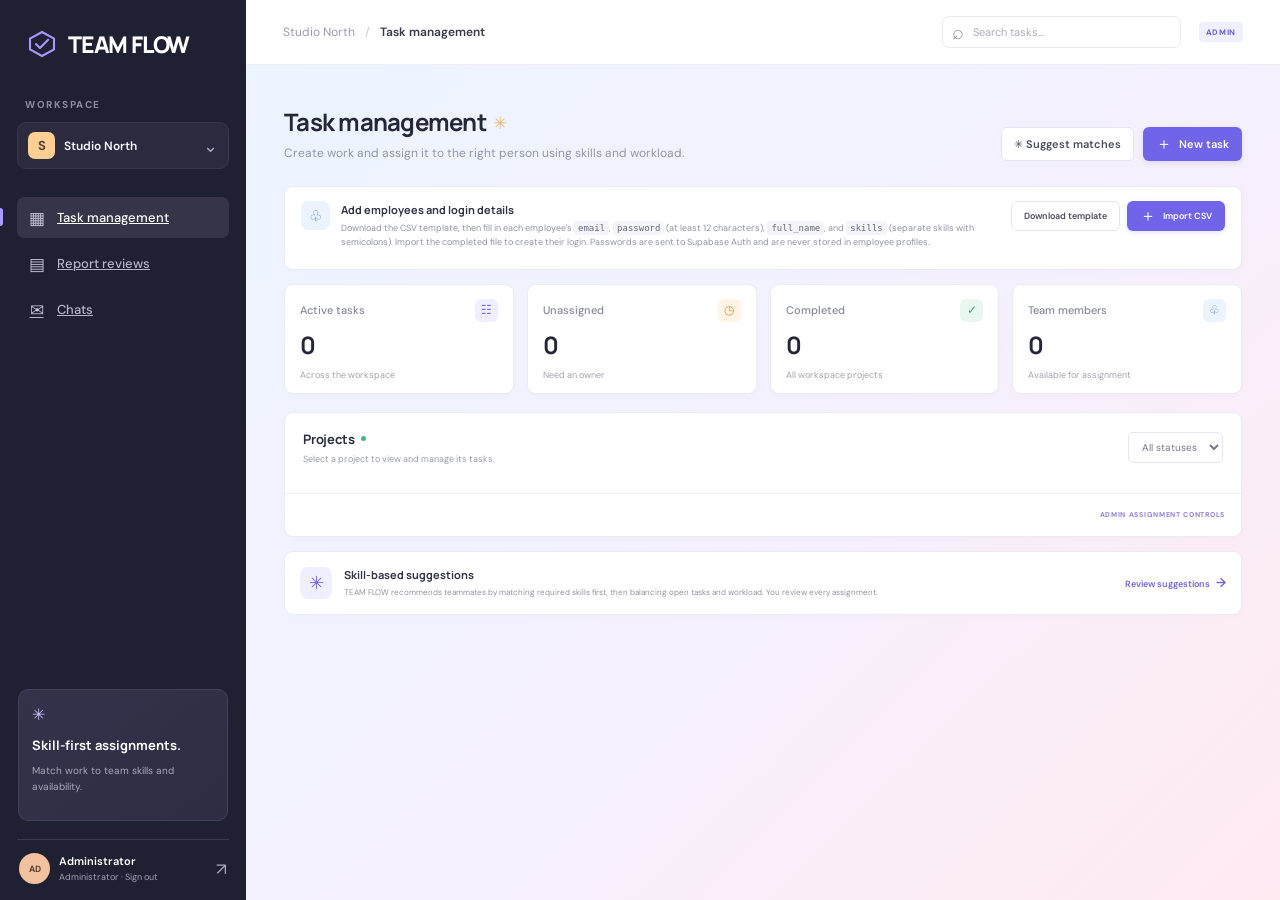
==== admin.html @ fbb308ab "first commit" ====
<!doctype html>
<html lang="en">
  <head>
    <meta charset="UTF-8" />
    <meta name="viewport" content="width=device-width, initial-scale=1.0" />
    <meta name="theme-color" content="#f7f8fc" />
    <title>Admin workspace — TEAM FLOW</title>
    <link rel="preconnect" href="https://fonts.googleapis.com" />
    <link rel="preconnect" href="https://fonts.gstatic.com" crossorigin />
    <link href="https://fonts.googleapis.com/css2?family=DM+Sans:wght@400;500;600;700&family=Manrope:wght@400;500;600;700;800&display=swap" rel="stylesheet" />
    <link rel="stylesheet" href="styles.css" />
    <link rel="stylesheet" href="login.css" />
    <link rel="stylesheet" href="messages.css" />
    <link rel="stylesheet" href="accounts.css" />
    <script type="module" src="admin.js"></script>
  </head>
  <body class="admin-page">
    <aside class="sidebar admin-sidebar">
      <a class="brand" href="admin.html" aria-label="TEAM FLOW admin home"><span class="brand-mark" aria-hidden="true"><svg viewBox="0 0 28 28" fill="none"><path d="M14 3.5 24.5 9.3v9.4L14 24.5 3.5 18.7V9.3L14 3.5Z" stroke="currentColor" stroke-width="1.8"/><path d="m8.7 14 3.5 3.5 7.2-7.2" stroke="currentColor" stroke-width="1.8" stroke-linecap="round" stroke-linejoin="round"/></svg></span><span>TEAM FLOW</span></a>
      <div class="workspace-label">WORKSPACE</div>
      <div class="workspace-picker"><span class="workspace-icon">S</span><span class="workspace-name">Studio North</span><span class="chevron">⌄</span></div>
      <nav class="nav-menu" aria-label="Admin navigation"><a class="nav-link active" data-admin-view="tasks" href="#tasks"><span class="nav-icon">▦</span>Task management</a><a class="nav-link" data-admin-view="reports" href="#reports"><span class="nav-icon">▤</span>Report reviews<span class="nav-count hidden" id="pendingReportCount">0</span></a><a class="nav-link" data-admin-view="messages" href="#messages"><span class="nav-icon">✉</span>Chats</a></nav>
      <div class="sidebar-bottom"><div class="upgrade-card"><div class="upgrade-spark">✳</div><strong>Skill-first assignments.</strong><p>Match work to team skills and availability.</p></div><button class="profile-button" id="logoutButton"><span class="avatar avatar-me" id="adminInitials">AD</span><span class="profile-copy"><strong id="adminName">Administrator</strong><small>Administrator · Sign out</small></span><span class="profile-more">↗</span></button></div>
    </aside>
    <main class="main-area">
      <header class="topbar"><div class="breadcrumb"><span>Studio North</span><span class="breadcrumb-slash">/</span><strong id="adminBreadcrumb">Task management</strong></div><div class="topbar-actions"><label class="search-box"><span aria-hidden="true">⌕</span><input id="adminSearch" type="search" placeholder="Search tasks..." aria-label="Search tasks and messages" /></label><span class="admin-badge">ADMIN</span></div></header>
      <div class="page-content">
        <div id="taskManagementView">
        <section class="page-heading"><div><div class="eyebrow" id="adminDate"></div><h1>Task management <span class="wave">✳</span></h1><p class="heading-subtitle">Create work and assign it to the right person using skills and workload.</p></div><div class="heading-actions"><button class="button button-outline" id="smartAssignButton">✳ Suggest matches</button><button class="button button-primary" id="newTaskButton"><span>＋</span> New task</button></div></section>
        <section class="panel employee-import-panel">
          <div class="employee-import-icon">♧</div>
          <div class="employee-import-copy"><h2>Add employees and login details</h2><p>Download the CSV template, then fill in each employee's <code>email</code>, <code>password</code> (at least 12 characters), <code>full_name</code>, and <code>skills</code> (separate skills with semicolons). Import the completed file to create their login. Passwords are sent to Supabase Auth and are never stored in employee profiles.</p><div class="import-status" id="importStatus" role="status" aria-live="polite"></div></div>
          <div class="employee-import-actions"><button class="button button-outline" id="downloadCsvTemplate">Download template</button><label class="button button-primary import-file-button" for="employeeCsv"><span>＋</span> Import CSV</label><input id="employeeCsv" type="file" accept=".csv,text/csv" /></div>
        </section>
        <section class="panel import-results hidden" id="importResults" aria-live="polite"><h2>Import results</h2><div id="importResultsList"></div></section>
        <section class="stats-grid admin-stats" aria-label="Task overview">
          <article class="stat-card"><div class="stat-top"><span>Active tasks</span><span class="stat-icon icon-violet">☷</span></div><div class="stat-value" id="activeCount">0</div><div class="stat-foot"><span>Across the workspace</span></div></article>
          <article class="stat-card"><div class="stat-top"><span>Unassigned</span><span class="stat-icon icon-amber">◷</span></div><div class="stat-value" id="unassignedCount">0</div><div class="stat-foot"><span>Need an owner</span></div></article>
          <article class="stat-card"><div class="stat-top"><span>Completed</span><span class="stat-icon icon-green">✓</span></div><div class="stat-value" id="completedCount">0</div><div class="stat-foot"><span>All workspace projects</span></div></article>
          <article class="stat-card"><div class="stat-top"><span>Team members</span><span class="stat-icon icon-blue">♧</span></div><div class="stat-value" id="teamCount">0</div><div class="stat-foot"><span>Available for assignment</span></div></article>
        </section>
        <section class="panel admin-task-panel">
          <div class="panel-heading"><div><div class="panel-title-line"><h2>Projects</h2><span class="live-indicator"></span></div><p>Select a project to view and manage its tasks.</p></div><select id="adminStatusFilter" class="admin-filter" aria-label="Filter tasks by status"><option value="all">All statuses</option><option value="To do">To do</option><option value="In progress">In progress</option><option value="In review">In review</option><option value="Completed">Completed</option></select></div>
          <div class="admin-project-list" id="adminTaskRows"></div>
          <div class="empty-state hidden" id="adminEmpty">No tasks match your search.</div>
          <div class="table-footer"><span id="adminTaskSummary"></span><span class="admin-access-label">ADMIN ASSIGNMENT CONTROLS</span></div>
        </section>
        <section class="panel admin-match-panel"><div class="admin-match-icon">✳</div><div><h2>Skill-based suggestions</h2><p>TEAM FLOW recommends teammates by matching required skills first, then balancing open tasks and workload. You review every assignment.</p></div><button class="text-button" id="smartAssignFooter">Review suggestions <span>→</span></button></section>
        </div>
        <section class="messages-view hidden" id="reportsView">
          <section class="page-heading"><div><div class="eyebrow">EMPLOYEE UPDATES</div><h1>Report reviews</h1><p class="heading-subtitle">Review submitted progress reports and any attached files.</p></div><label class="report-filter-label">Show <select id="adminReportFilter" class="admin-filter"><option value="pending">Pending review</option><option value="all">All reports</option><option value="approved">Approved</option><option value="rejected">Rejected</option></select></label></section>
          <section class="panel admin-report-panel"><div class="admin-report-list" id="adminReportList"></div><div class="admin-message-empty hidden" id="adminReportsEmpty">No reports match this filter.</div></section>
        </section>
        <section class="messages-view hidden" id="messagesView">
          <section class="page-heading"><div><div class="eyebrow">TEAM COMMUNICATION</div><h1>Chats</h1><p class="heading-subtitle">Private one-to-one conversations with workspace members.</p></div></section>
          <section class="panel admin-messages-panel">
            <div class="chat-layout">
              <aside class="chat-sidebar">
                <div class="chat-start"><label class="field-label" for="adminChatPartner">Start a chat</label><div class="chat-start-controls"><select id="adminChatPartner" required></select><button class="button button-primary" id="adminStartChat" type="button">Open</button></div></div>
                <div class="chat-conversation-list" id="adminConversationList"></div>
              </aside>
              <section class="chat-thread">
                <div class="chat-thread-heading"><h2 id="adminChatTitle">Select a conversation</h2><span id="adminChatStatus"></span></div>
                <div class="chat-thread-messages" id="adminChatMessages"><div class="admin-message-empty">Choose a workspace member to open a chat.</div></div>
                <form class="chat-reply-form" id="adminChatForm"><textarea id="adminChatInput" rows="2" maxlength="2000" required disabled placeholder="Select a conversation to reply..."></textarea><button class="button button-primary" type="submit" disabled>Send</button></form>
              </section>
            </div>
          </section>
        </section>
      </div>
    </main>
    <div class="toast" id="adminToast" role="status" aria-live="polite"></div>
    <dialog class="modal" id="adminTaskModal"><form class="modal-content" id="adminTaskForm"><div class="modal-heading"><div><span class="modal-kicker">ADMIN TASK MANAGEMENT</span><h2>Create and assign a task</h2><p>Choose the skill, then assign a suitable teammate.</p></div><button type="button" class="modal-close" data-close aria-label="Close">×</button></div>
      <label class="field-label" for="adminTaskTitle">Task name</label><input id="adminTaskTitle" required maxlength="80" placeholder="e.g. Design account settings" />
      <label class="field-label" for="adminTaskProject">Project</label><input id="adminTaskProject" required maxlength="60" value="Studio North" />
      <label class="field-label" for="adminTaskSkill">Key skill needed</label><select id="adminTaskSkill"><option>Product design</option><option>Frontend development</option><option>Backend development</option><option>Content writing</option><option>Data analysis</option><option>Research</option><option>Project management</option></select>
      <div class="form-row"><div><label class="field-label" for="adminTaskPriority">Priority</label><select id="adminTaskPriority"><option>Medium</option><option>High</option><option>Low</option></select></div><div><label class="field-label" for="adminTaskDue">Due date</label><input id="adminTaskDue" type="date" /></div></div>
      <label class="field-label" for="adminTaskAssignee">Assign to</label><select id="adminTaskAssignee"></select>
      <div class="modal-actions"><button type="button" class="button button-outline" data-close>Cancel</button><button type="submit" class="button button-primary">Create task <span>→</span></button></div>
    </form></dialog>
    <dialog class="modal" id="adminMatchModal"><div class="modal-content"><div class="modal-heading"><div><span class="modal-kicker">TEAM FLOW INTELLIGENCE</span><h2>Suggested task owners</h2><p>Recommendations balance skill fit and current workload.</p></div><button type="button" class="modal-close" data-close aria-label="Close">×</button></div><div class="suggestion-list" id="adminSuggestionList"></div><div class="modal-actions"><button type="button" class="button button-outline" data-close>Cancel</button><button type="button" class="button button-primary" id="applyAdminMatches">Assign selected <span>→</span></button></div></div></dialog>
  </body>
</html>
---- styles.css ----
:root{font-family:"DM Sans",sans-serif;color:#202233;background:#f7f8fc;font-synthesis:none;text-rendering:optimizeLegibility;-webkit-font-smoothing:antialiased;--ink:#202233;--muted:#85899a;--line:#ececf2;--purple:#6e62e9;--purple-light:#f0efff;--green:#36a77c;--sidebar:#202033}
:root{background:linear-gradient(135deg,#eaf6ff 0%,#f3f1ff 52%,#ffeaf2 100%) fixed}
*{box-sizing:border-box}body{margin:0;min-width:360px;min-height:100vh}button,input,select,textarea{font:inherit}button{cursor:pointer}.app-shell{min-height:100vh}.sidebar{width:246px;background:var(--sidebar);color:#fff;position:fixed;inset:0 auto 0 0;z-index:5;padding:28px 17px 14px;display:flex;flex-direction:column}.brand{font:800 23px Manrope,sans-serif;letter-spacing:-1.2px;color:white;text-decoration:none;display:flex;gap:10px;align-items:center;padding:0 9px}.brand-mark{height:32px;width:32px;color:#a69aff}.brand-mark svg{width:100%;height:100%}.brand-period{color:#a69aff}.workspace-label{font-size:9px;font-weight:700;letter-spacing:1.5px;color:#8d8ca4;margin:38px 8px 11px}.workspace-picker{display:flex;align-items:center;width:100%;background:#2b2a3f;color:#f7f6ff;border:1px solid #37364b;border-radius:9px;padding:9px 10px;text-align:left}.workspace-icon{width:27px;height:27px;border-radius:7px;background:#ffcf94;color:#554039;display:grid;place-items:center;font-weight:700;font-size:13px}.workspace-name{font-size:12px;font-weight:600;margin-left:9px;flex:1}.chevron{color:#aaa7be;font-size:18px}.nav-menu{display:grid;gap:5px;margin-top:28px}.nav-link{height:41px;border:0;background:transparent;color:#b7b6c7;border-radius:7px;text-align:left;display:flex;align-items:center;gap:12px;padding:0 11px;font-size:12px;font-weight:500;position:relative}.nav-link:hover,.nav-link.active{background:#353449;color:#fff}.nav-link.active:before{content:"";position:absolute;width:3px;height:18px;left:-17px;top:11px;border-radius:0 3px 3px 0;background:#a89cff}.nav-icon{font-size:17px;width:17px;text-align:center;color:#c4c1d4}.nav-count{margin-left:auto;background:#48465d;color:#d9d5ff;border-radius:12px;font-size:10px;padding:2px 7px}.nav-dot{width:6px;height:6px;background:#ff8b80;border-radius:50%;margin-left:auto}.sidebar-bottom{margin-top:auto}.upgrade-card{background:linear-gradient(142deg,#35334b,#2d2c43);border:1px solid #444158;border-radius:10px;padding:14px 13px 13px;margin:0 1px 18px;position:relative}.upgrade-spark{font-size:16px;color:#c7bdff;margin-bottom:9px}.upgrade-card strong{font:700 13px/1.5 Manrope,sans-serif}.upgrade-card p{font-size:10px;line-height:1.6;color:#aaa8be;margin:8px 0 12px}.upgrade-card button{color:white;background:none;border:0;padding:0;font-size:10px;font-weight:600}.upgrade-card button span{padding-left:6px;color:#b3a8ff}.settings-link{width:100%;margin-bottom:10px}.profile-button{display:flex;align-items:center;width:100%;padding:13px 2px 2px;border:0;border-top:1px solid #3a394e;background:transparent;color:#fff;text-align:left}.avatar{width:31px;height:31px;border-radius:50%;display:inline-grid;place-items:center;font-size:9px;font-weight:700;flex:0 0 auto}.avatar-me{color:#573e35;background:#f2c29e}.profile-copy{display:grid;gap:3px;margin-left:9px;flex:1}.profile-copy strong{font-size:11px;font-weight:600}.profile-copy small{font-size:9px;color:#a19fb5}.profile-more{font-size:17px;color:#aaa8bd}
.main-area{margin-left:246px;min-height:100vh}.topbar{height:65px;background:#fff;border-bottom:1px solid #eeeef3;display:flex;align-items:center;justify-content:space-between;padding:0 37px}.breadcrumb{display:flex;align-items:center;gap:10px;font-size:11px;color:#999bac}.breadcrumb strong{color:#363747;font-weight:600}.breadcrumb-slash{color:#c9cad3}.topbar-actions{display:flex;align-items:center;gap:18px}.search-box{width:239px;height:32px;display:flex;align-items:center;border:1px solid #e9eaf0;border-radius:7px;padding:0 9px;gap:7px;color:#9497a6}.search-box>span{font-size:20px;line-height:1}.search-box input{width:100%;border:0;outline:none;font-size:10px;color:#333;background:transparent}.search-box input::placeholder{color:#aaacb8}.search-box kbd{white-space:nowrap;border:1px solid #e7e8ed;border-radius:4px;padding:2px 4px;font-size:8px;color:#999baa;background:#fafafd}.icon-button{width:29px;height:29px;border:0;background:transparent;color:#747789;font-size:18px;position:relative}.notification-button i{position:absolute;width:5px;height:5px;right:2px;top:3px;background:#f58b81;border:1px solid white;border-radius:50%}.top-avatar{width:29px;height:29px}.mobile-menu{display:none}.page-content{max-width:1470px;padding:33px 38px 45px;margin:auto}.page-heading{display:flex;justify-content:space-between;align-items:flex-end;margin-bottom:25px}.eyebrow{font-size:9px;letter-spacing:1.25px;color:#999bad;font-weight:700;margin-bottom:7px}.page-heading h1{font:700 24px Manrope,sans-serif;letter-spacing:-.75px;margin:0;color:#252638}.wave{font-size:17px;color:#edb768;vertical-align:2px;margin-left:3px}.heading-subtitle{font-size:11px;color:#9396a5;margin:7px 0 0}.heading-actions{display:flex;gap:9px}.button{border-radius:6px;border:1px solid transparent;height:34px;padding:0 12px;display:inline-flex;align-items:center;justify-content:center;gap:7px;font-size:10px;font-weight:600;white-space:nowrap;transition:transform .15s,background .15s}.button:active{transform:scale(.98)}.button-outline{color:#4a4b5d;background:white;border-color:#e5e6ed}.button-outline:hover{background:#f9f9fd}.button-primary{color:white;background:#7065e9;box-shadow:0 2px 5px #756bea2e}.button-primary:hover{background:#6257db}.button-primary>span:first-child,.button-outline>span:first-child{font-size:16px;font-weight:400}.stats-grid{display:grid;grid-template-columns:repeat(4,minmax(0,1fr));gap:13px;margin-bottom:18px}.stat-card,.panel{background:white;border:1px solid #ebecf2;border-radius:9px;box-shadow:0 2px 8px #22223a04}.stat-card{padding:14px 15px 12px;min-height:108px}.stat-top{display:flex;align-items:center;justify-content:space-between;color:#858899;font-size:10px;font-weight:500}.stat-icon{height:23px;width:23px;border-radius:6px;display:grid;place-items:center;font-size:12px}.icon-violet{background:#f0efff;color:#786be7}.icon-green{background:#eaf7f0;color:#38a578}.icon-blue{background:#ebf3ff;color:#5988d4}.icon-amber{background:#fff4e6;color:#d18c39}.stat-value{font:700 24px Manrope,sans-serif;letter-spacing:-.6px;margin-top:6px;color:#252638}.stat-unit{font-size:15px;color:#77798b;margin-left:2px}.stat-foot{display:flex;align-items:center;gap:5px;font-size:8px;color:#a0a2af;margin-top:8px}.trend{font-weight:600}.trend-up{color:#3d9b76}.trend-warn{color:#d38b3b}.stat-foot-right{margin-left:auto}.capacity-progress{height:4px;border-radius:4px;background:#ededf4;margin-top:8px}.capacity-progress span{display:block;width:84%;height:100%;border-radius:4px;background:linear-gradient(90deg,#9486fa,#6e62e9)}.capacity-progress+.stat-foot{margin-top:6px}
.primary-grid{display:grid;grid-template-columns:minmax(0,1.85fr) minmax(250px,.92fr);gap:15px;align-items:start}.panel{overflow:hidden}.tasks-panel{min-width:0}.panel-heading{display:flex;justify-content:space-between;align-items:center;padding:17px 18px 14px}.panel-heading h2,.match-header h2{font:700 13px Manrope,sans-serif;letter-spacing:-.2px;color:#2a2b3c;margin:0}.panel-heading p{font-size:9px;color:#999baa;margin:5px 0 0}.panel-title-line{display:flex;align-items:center;gap:7px}.live-indicator{height:5px;width:5px;border-radius:50%;background:#4bb58a}.updated-text{font-size:8px;color:#aaaab7}.text-button{border:0;background:transparent;color:#7065dd;font-size:9px;font-weight:600;padding:5px 0;white-space:nowrap}.text-button span{padding-left:4px;font-size:13px}.task-filters{display:flex;align-items:center;gap:16px;padding:0 18px;border-bottom:1px solid #eff0f4;height:37px;overflow-x:auto}.filter-button{height:36px;padding:0 1px;border:0;border-bottom:2px solid transparent;background:transparent;color:#9699a8;font-size:9px;white-space:nowrap}.filter-button.selected{border-color:#7065e9;color:#5147c5;font-weight:600}.filter-button span{background:#f0efff;color:#6d60dc;border-radius:8px;padding:2px 5px;margin-left:3px;font-size:8px}.task-table-wrap{overflow-x:auto}.task-table{border-collapse:collapse;text-align:left;width:100%;min-width:650px}.task-table th{height:31px;background:#fbfbfd;font-size:7px;font-weight:700;letter-spacing:.7px;color:#a2a4b1;padding:0 8px;white-space:nowrap}.task-table th:first-child,.task-table td:first-child{padding-left:18px}.task-table th:last-child,.task-table td:last-child{padding-right:14px}.task-table td{height:49px;border-bottom:1px solid #f0f0f4;font-size:9px;color:#797c8c;padding:0 8px;white-space:nowrap}.task-table tr:last-child td{border-bottom:0}.task-name{display:flex;align-items:center;gap:9px;color:#373849;font-weight:600;font-size:9px}.task-checkbox{width:13px;height:13px;border:1px solid #dadbe4;border-radius:4px;display:grid;place-items:center;color:#fff;font-size:8px;flex:0 0 auto}.task-checkbox.done{background:#70b996;border-color:#70b996}.task-project{font-size:8px;color:#a3a5b2;margin:3px 0 0 22px}.assignee-cell{display:flex;align-items:center;gap:6px}.avatar-small{width:21px;height:21px;font-size:7px}.assignee-name{font-size:8px;color:#696c7c}.priority{font-size:8px;font-weight:600;display:inline-flex;align-items:center;gap:4px}.priority:before{content:"";height:5px;width:5px;border-radius:50%;background:currentColor}.priority-high{color:#dc7777}.priority-medium{color:#d5a347}.priority-low{color:#6c9f85}.due-cell{font-size:8px;color:#858898}.status-pill{border-radius:4px;padding:4px 6px;font-size:7px;font-weight:600}.status-in-progress{color:#7165d9;background:#f0efff}.status-to-do{color:#9295a3;background:#f2f3f6}.status-review{color:#bd8742;background:#fff5e9}.status-completed{color:#459576;background:#eaf7f0}.row-more{border:0;background:transparent;color:#aaaab7;font-size:16px;padding:3px}.table-footer{height:43px;border-top:1px solid #eff0f4;display:flex;align-items:center;justify-content:space-between;padding:0 16px;font-size:8px;color:#a0a2af}.pagination{display:flex;gap:3px}.pagination button{height:22px;min-width:22px;border:0;border-radius:4px;background:transparent;color:#9698a6;font-size:8px}.pagination button.current-page{background:#f0efff;color:#685cda;font-weight:700}.pagination button:disabled{color:#d1d2d9}.empty-state{padding:30px;text-align:center;color:#999baa;font-size:11px}.hidden{display:none!important}.right-column{display:grid;gap:13px}.match-panel{background:linear-gradient(145deg,#fbfaff,#fff 74%);border-color:#e8e5fc;padding:15px 15px 12px}.match-header{display:flex;align-items:center;gap:9px}.ai-icon{height:31px;width:31px;border-radius:8px;display:grid;place-items:center;color:#7466dc;background:#efedff;font-size:17px}.ai-label{display:block;color:#9486e5;font-size:7px;font-weight:700;letter-spacing:1px;margin-bottom:3px}.match-header h2{font-size:12px}.beta-pill{font-size:7px;font-weight:700;color:#776cdb;background:#eeecff;padding:3px 5px;border-radius:4px;margin-left:auto;align-self:flex-start}.match-description{font-size:9px;line-height:1.65;color:#8f91a1;margin:11px 0}.match-recommendation{display:flex;gap:8px;padding:9px;background:#fff;border:1px solid #efedf8;border-radius:6px}.recommendation-icon{width:20px;height:20px;border-radius:5px;display:grid;place-items:center;color:#8c74d8;background:#f6f1ff;font-size:11px}.match-recommendation div{display:grid;gap:3px}.match-recommendation strong{font-size:9px;color:#424354}.match-recommendation div span{font-size:8px;color:#9a9baa}.button-dark{background:#2f2e45;color:white}.button-dark:hover{background:#42405e}.match-button{width:100%;height:32px;font-size:9px;margin-top:10px}.match-button>span:first-child{font-size:13px;color:#beb6ff}.button-arrow{margin-left:auto;color:#c7c4d9;font-size:13px}.match-trust{text-align:center;color:#a2a2b0;font-size:7px;margin-top:9px}.match-trust span{color:#55a784}.workload-panel{padding:0 14px 10px}.compact-heading{padding:14px 0 12px}.compact-heading h2{font-size:11px}.compact-heading p{font-size:8px}.more-button{border:0;background:transparent;color:#999baa;font-size:16px;letter-spacing:1px}.workload-list{display:grid;gap:11px}.member-workload{display:grid;grid-template-columns:22px minmax(0,1fr) auto;align-items:center;gap:7px}.member-info{display:grid;grid-template-columns:1fr auto;align-items:center;gap:4px}.member-name{font-size:8px;font-weight:600;color:#555768}.member-load{font-size:7px;color:#989aaa}.load-track{height:4px;border-radius:4px;background:#f0f0f4;grid-column:1/-1}.load-track span{height:100%;display:block;border-radius:4px;background:#9184ed}.member-workload:nth-child(2n) .load-track span{background:#74b9a0}.member-workload:nth-child(3n) .load-track span{background:#e9b26b}.workload-number{font-size:8px;color:#858797}.team-link{margin-top:12px}.activity-panel{padding:0 14px 10px}.activity-list{display:grid}.activity-item{display:flex;gap:8px;position:relative;padding-bottom:11px}.activity-item:not(:last-child):before{content:"";position:absolute;left:10px;top:23px;bottom:0;border-left:1px solid #ededf2}.activity-avatar{position:relative;z-index:1}.activity-copy{font-size:8px;line-height:1.5;color:#7d7f8e}.activity-copy strong{color:#454657;font-weight:600}.activity-copy small{display:block;color:#aaaab6;font-size:7px;margin-top:2px}.activity-link{margin-top:1px}
.modal{border:0;border-radius:12px;padding:0;width:min(470px,calc(100% - 28px));box-shadow:0 22px 70px #1f1d3c35;color:var(--ink)}.modal::backdrop{background:#17172bb8;backdrop-filter:blur(2px)}.modal-content{padding:23px}.modal-heading{display:flex;align-items:flex-start;justify-content:space-between;margin-bottom:19px}.modal-kicker{font-size:8px;letter-spacing:1px;font-weight:700;color:#8d80e6}.modal-heading h2{font:700 18px Manrope,sans-serif;letter-spacing:-.4px;margin:5px 0;color:#28293a}.modal-heading p{font-size:10px;color:#9597a5;margin:0}.modal-close{width:27px;height:27px;border:0;border-radius:5px;background:#f5f5f8;color:#797b8a;font-size:19px;line-height:1}.field-label{display:block;margin:14px 0 6px;font-size:10px;font-weight:600;color:#525466}.optional-label{font-size:8px;color:#a1a3af;font-weight:400;margin-left:5px}.modal input,.modal select,.modal textarea{width:100%;border:1px solid #e4e5ec;border-radius:6px;padding:9px 10px;background:#fff;color:#47495a;font-size:10px;outline:none}.modal textarea{resize:vertical;line-height:1.6}.modal input:focus,.modal select:focus,.modal textarea:focus{border-color:#9288e9;box-shadow:0 0 0 3px #8a7fe91c}.form-row{display:grid;grid-template-columns:1fr 1fr;gap:12px}.modal-actions{display:flex;justify-content:flex-end;gap:8px;margin-top:20px}.toast{position:fixed;right:25px;bottom:24px;padding:11px 15px;background:#2c2b42;color:#fff;border-radius:7px;box-shadow:0 6px 20px #1e1c3b24;font-size:10px;z-index:20;opacity:0;transform:translateY(10px);transition:.2s;pointer-events:none}.toast.show{opacity:1;transform:translateY(0)}.suggestion-list{display:grid;gap:8px}.suggestion-card{border:1px solid #ececf2;border-radius:7px;padding:10px;display:grid;grid-template-columns:17px 1fr;gap:8px;align-items:start}.suggestion-card input{width:13px;height:13px;margin:2px 0;accent-color:#7468e4}.suggestion-card strong{display:block;font-size:10px;color:#3d3e50}.suggestion-card p{font-size:8px;color:#999baa;margin:4px 0}.suggestion-card span{font-size:8px;color:#6d62d6;font-weight:600}.mobile-overlay{display:none}
@media(min-width:1500px){.page-content{padding-top:40px}.stat-card{min-height:117px;padding:17px 18px}.panel-heading{padding-top:19px;padding-bottom:16px}.task-table td{height:54px}.right-column{gap:15px}}
@media(max-width:1120px){.sidebar{width:215px;padding-left:14px;padding-right:14px}.main-area{margin-left:215px}.topbar{padding:0 25px}.page-content{padding:28px 25px 38px}.primary-grid{grid-template-columns:minmax(0,1.55fr) minmax(230px,.9fr);gap:11px}.stats-grid{gap:9px}.stat-card{padding-left:11px;padding-right:11px}.task-filters{gap:11px}.stat-foot{font-size:7px}}
@media(max-width:850px){.sidebar{transform:translateX(-100%);transition:transform .2s;box-shadow:5px 0 20px #12122220}.sidebar.open{transform:translateX(0)}.main-area{margin-left:0}.mobile-menu{display:block;border:0;background:none;color:#55576a;font-size:17px;padding:4px 8px}.topbar{justify-content:flex-start;gap:9px;padding:0 19px}.topbar-actions{margin-left:auto;gap:11px}.breadcrumb{font-size:10px}.page-content{padding:26px 20px}.primary-grid{grid-template-columns:1fr}.right-column{grid-template-columns:repeat(2,minmax(0,1fr));align-items:start}.match-panel{grid-column:1/-1}.activity-panel{grid-column:1/-1}.stats-grid{grid-template-columns:repeat(2,minmax(0,1fr))}.stat-card{min-height:105px}.page-heading h1{font-size:22px}}
@media(max-width:560px){.topbar{height:57px;padding:0 13px}.search-box{width:32px;padding:0;justify-content:center;border:0}.search-box input,.search-box kbd{display:none}.search-box>span{font-size:21px}.topbar-actions{gap:7px}.breadcrumb{gap:6px}.page-content{padding:23px 13px}.page-heading{align-items:flex-start;gap:13px;flex-direction:column;margin-bottom:19px}.page-heading h1{font-size:21px}.heading-subtitle{font-size:10px}.heading-actions{width:100%}.heading-actions .button{flex:1}.stats-grid{gap:8px;margin-bottom:12px}.stat-card{padding:11px;min-height:101px}.stat-value{font-size:22px}.stat-foot-right{font-size:7px}.primary-grid{gap:11px}.panel-heading{padding:14px 12px 12px}.task-filters{padding:0 12px;gap:13px}.task-table th:first-child,.task-table td:first-child{padding-left:12px}.right-column{grid-template-columns:1fr}.match-panel,.activity-panel{grid-column:auto}.workload-panel,.activity-panel{padding-left:12px;padding-right:12px}.updated-text{display:none}.text-button{font-size:8px}.panel-title-line{gap:5px}.form-row{grid-template-columns:1fr}.toast{left:13px;right:13px;bottom:13px;text-align:center}}
@media(prefers-reduced-motion:reduce){*,*::before,*::after{scroll-behavior:auto!important;transition:none!important}}
.employeeTasksView .primary-grid,#employeeTasksView .primary-grid{grid-template-columns:minmax(0,2.55fr) minmax(270px,.72fr);gap:18px}.employeeTasksView .tasks-panel,#employeeTasksView .tasks-panel{box-shadow:0 5px 20px #22223a0b}.employeeTasksView .panel-heading h2,#employeeTasksView .panel-heading h2{font-size:16px;color:#202233}.employeeTasksView .panel-heading p,#employeeTasksView .panel-heading p{font-size:11px;color:#55596a}.employeeTasksView .updated-text,#employeeTasksView .updated-text{font-size:10px;color:#545869}.employeeTasksView .filter-button,#employeeTasksView .filter-button{font-size:10px;color:#45495a}.employeeTasksView .filter-button.selected,#employeeTasksView .filter-button.selected{color:#5147c5}.employeeTasksView .task-table th,#employeeTasksView .task-table th{font-size:9px;color:#515568;height:38px}.employeeTasksView .task-table td,#employeeTasksView .task-table td{font-size:11px;color:#343849;height:58px}.employeeTasksView .task-name,#employeeTasksView .task-name{font-size:12px;color:#24283a}.employeeTasksView .task-project,#employeeTasksView .task-project{font-size:10px;color:#55596a}.employeeTasksView .assignee-name,#employeeTasksView .assignee-name,.employeeTasksView .due-cell,#employeeTasksView .due-cell{font-size:10px;color:#3e4354}.employeeTasksView .priority,#employeeTasksView .priority{font-size:10px}.employeeTasksView .status-pill,#employeeTasksView .status-pill{font-size:9px}.employeeTasksView .table-footer,#employeeTasksView .table-footer{font-size:10px;color:#55596a}.interactive-stat-card{cursor:pointer;transition:transform .15s,border-color .15s,box-shadow .15s}.interactive-stat-card:hover,.interactive-stat-card:focus-visible{transform:translateY(-2px);border-color:#c5bfff;box-shadow:0 6px 18px #312b6e14;outline:none}.interactive-stat-card:active{transform:scale(.99)}.interactive-stat-card .stat-top{color:#45495a}.interactive-stat-card .stat-foot{color:#515568}.member-workload{width:100%;border:0;border-radius:7px;background:transparent;text-align:left;padding:5px;grid-template-columns:27px minmax(0,1fr) auto;cursor:pointer;transition:background .15s,box-shadow .15s}.member-workload:hover,.workload-member-wrap.expanded .member-workload,.member-workload:focus-visible{background:#f5f4ff;box-shadow:0 0 0 1px #e8e5ff;outline:none}.member-info{min-width:0}.member-name{font-size:10px;color:#303447}.member-load,.workload-number{font-size:9px;color:#42475a}.load-track{height:5px}.workload-task-details{list-style:none;margin:0 3px 4px 37px;padding:2px 0 6px;display:grid;gap:5px}.workload-task-details li{display:flex;justify-content:space-between;align-items:flex-start;gap:8px;color:#343849;font-size:9px;line-height:1.4}.workload-task-details li span{overflow-wrap:anywhere}.workload-task-details li small{flex:0 0 auto;color:#55596a;font-size:8px}.workload-more-button{font-size:9px;color:#5147c5;letter-spacing:0}.activity-copy{font-size:9px;color:#45495a}.activity-copy strong{color:#24283a}.activity-copy small{font-size:8px;color:#55596a}.activity-link{font-size:10px}
@media(max-width:850px){#employeeTasksView .primary-grid{grid-template-columns:minmax(0,1.7fr) minmax(230px,1fr)}}@media(max-width:650px){#employeeTasksView .primary-grid{grid-template-columns:minmax(0,1fr)}#employeeTasksView .right-column{grid-template-columns:1fr 1fr}}@media(max-width:500px){#employeeTasksView .right-column{grid-template-columns:1fr}}
.admin-project-list{display:grid;gap:11px;padding:0 16px 14px}
.admin-project-card{overflow:hidden;border:1px solid #e1ebf6;border-radius:10px;background:linear-gradient(112deg,#fff 0%,#f8fcff 48%,#eaf5ff 100%);box-shadow:0 2px 8px #263d5a0a;transition:box-shadow .18s ease,transform .18s ease,border-color .18s ease}
.admin-project-card:hover{border-color:#c7dff4;box-shadow:0 5px 16px #263d5a16;transform:translateY(-1px)}
.admin-project-card.expanded{border-color:#c7dff4}
.admin-project-toggle{display:flex;align-items:center;gap:11px;width:100%;min-height:61px;padding:11px 15px;border:0;background:transparent;color:#373849;text-align:left}
.admin-project-toggle:focus-visible{outline:2px solid #8bbce8;outline-offset:-3px}
.admin-project-icon{width:31px;height:31px;flex:0 0 auto;display:grid;place-items:center;border:1px solid #dbeaf8;border-radius:8px;background:#fff;color:#6694bf;font-size:16px}
.admin-project-title{font:600 14px Manrope,sans-serif}
.admin-project-count{margin-left:auto;color:#7f8fa0;font-size:11px;white-space:nowrap}
.admin-project-chevron{width:17px;color:#6289ad;text-align:center;font:600 17px "DM Sans",sans-serif}
.admin-project-details{border-top:1px solid #dfeaf4;background:#fff}
.admin-project-details .task-table{min-width:760px}
.admin-project-details .task-table th{font-size:8px}
.admin-project-details .task-table td,.admin-project-details .task-name{font-size:10px}
.admin-project-details .task-project,.admin-project-details .assignee-name,.admin-project-details .priority,.admin-project-details .due-cell{font-size:9px}
.admin-project-details .status-pill{font-size:8px}
.admin-page .assignee-select,.admin-page .admin-filter{font-size:10px}
.admin-page .employee-import-copy p,.admin-page .employee-import-copy code,.admin-page .import-status{font-size:9px}
.admin-page .employee-import-actions .button{font-size:9px}
.admin-page .nav-link{font-size:13px}
.admin-page .workspace-label,.admin-page .eyebrow{font-size:10px}
.admin-page .workspace-name,.admin-page .breadcrumb{font-size:12px}
.admin-page .search-box input,.admin-page .button{font-size:11px}
.admin-page .heading-subtitle{font-size:12px}
.admin-page .stat-top{font-size:11px}
.admin-page .stat-foot{font-size:9px}
.admin-page .task-table th{font-size:8px}
.admin-page .task-table td,.admin-page .task-name{font-size:10px}
.admin-page .task-project,.admin-page .assignee-name,.admin-page .priority,.admin-page .due-cell{font-size:9px}
.admin-page .status-pill{font-size:8px}
.admin-page .table-footer{font-size:9px}
.admin-page .admin-task-table .task-name{font-size:10px}
.admin-page .assignee-select,.admin-page .admin-filter{font-size:10px}
.admin-page .employee-import-copy p,.admin-page .employee-import-copy code,.admin-page .import-status{font-size:9px}
.admin-page .employee-import-actions .button{font-size:9px}
---- login.css ----
.login-page{background:linear-gradient(135deg,#eaf6ff 0%,#f3f1ff 52%,#ffeaf2 100%)}.login-layout{min-height:100vh;display:grid;grid-template-columns:minmax(320px,.9fr) minmax(440px,1.1fr)}.login-brand-panel{background:radial-gradient(ellipse at 75% 35%,#3b385b 0,#28273d 54%,#202033 100%);color:white;min-height:100vh;padding:31px clamp(28px,7vw,100px);display:flex;flex-direction:column;position:relative;overflow:hidden}.login-brand-panel:after{content:"";position:absolute;width:440px;height:440px;border:1px solid #ffffff0a;border-radius:50%;right:-170px;bottom:-190px;box-shadow:0 0 0 48px #ffffff05,0 0 0 96px #ffffff03}.login-brand{align-self:flex-start}.login-promo{margin:auto 0;max-width:400px;position:relative;z-index:1}.login-promo-mark{height:42px;width:42px;border-radius:12px;background:#ffffff12;color:#c5baff;display:grid;place-items:center;font-size:23px}.login-promo h1{font:700 clamp(34px,4vw,48px)/1.12 Manrope,sans-serif;letter-spacing:-1.7px;margin:26px 0 13px}.login-promo>p{font-size:13px;line-height:1.8;color:#c1c0d0;max-width:335px}.login-promo-foot{display:flex;align-items:center;gap:12px;margin-top:42px;color:#b1afc2;font-size:10px}.promo-avatars{display:flex}.promo-avatars i{height:25px;width:25px;border:2px solid #302f47;border-radius:50%;background:#f3c8a5;color:#503e3b;display:grid;place-items:center;font-size:7px;font-style:normal;font-weight:700;margin-left:-5px}.promo-avatars i:first-child{margin-left:0;background:#cbb9ef}.promo-avatars i:nth-child(2){background:#a8d6c0}.promo-avatars i:nth-child(3){background:#e6c273}.promo-avatars i:last-child{background:#48465e;color:white}.login-form-panel{display:grid;place-items:center;padding:45px 30px}.login-form-wrap{width:min(355px,100%)}.login-eyebrow{font-size:9px;letter-spacing:1.4px;font-weight:700;color:#786bdd}.login-form-wrap h2{font:700 24px Manrope,sans-serif;letter-spacing:-.8px;margin:10px 0 6px;color:#292a3a}.login-intro{font-size:11px;color:#9294a3;margin:0 0 25px}.login-form-wrap .field-label{margin-top:15px}.login-form-wrap input{width:100%;height:40px;border:1px solid #e4e5ec;border-radius:6px;padding:0 11px;font-size:11px;outline:none}.login-form-wrap input:focus{border-color:#9288e9;box-shadow:0 0 0 3px #8a7fe91c}.login-form-wrap input::placeholder{color:#b0b1bd}.password-field{display:flex;align-items:center;border:1px solid #e4e5ec;border-radius:6px;background:white}.password-field:focus-within{border-color:#9288e9;box-shadow:0 0 0 3px #8a7fe91c}.password-field input{border:0;box-shadow:none!important}.password-field button{border:0;background:none;color:#776bdd;font-size:9px;font-weight:600;padding:8px 11px}.login-error{min-height:15px;margin:7px 0 0;color:#c85454;font-size:9px}.login-submit{width:100%;height:39px;margin-top:5px;font-size:11px}.login-submit span{margin-left:auto}.demo-accounts{border-top:1px solid #ececf2;margin-top:21px;padding-top:15px}.demo-accounts>strong{display:block;color:#565869;font-size:9px;margin-bottom:8px}.demo-accounts button{display:flex;width:100%;align-items:center;justify-content:space-between;padding:8px 9px;margin:5px 0;background:#fff;border:1px solid #ececf2;border-radius:6px;color:#555768;font-size:9px}.demo-accounts button:hover{border-color:#c9c3f4;background:#fbfaff}.demo-accounts button span{color:#7770c8}.demo-accounts small{display:block;margin-top:8px;color:#999baa;font-size:8px}.demo-accounts code{color:#66677a}.login-security-note{font-size:8px;line-height:1.6;color:#9b9daa;margin-top:18px}
.admin-badge{border-radius:4px;background:#f0efff;color:#6c60d5;padding:5px 7px;font-size:8px;font-weight:700;letter-spacing:.7px}.admin-task-panel{margin-top:15px}.admin-task-panel>.panel-heading{gap:12px}.admin-filter{border:1px solid #e6e7ed;background:#fff;border-radius:5px;padding:7px 9px;color:#77798a;font-size:9px}.admin-task-table{min-width:760px}.admin-task-table td{height:55px}.admin-task-table .task-name{font-size:9px}.assignee-select{max-width:205px;width:100%;border:1px solid #e9eaf0;border-radius:5px;background:#fff;padding:7px;color:#5c5e6e;font-size:8px}.assignee-select:focus,.admin-filter:focus{outline:2px solid #d8d3fc;outline-offset:1px}.admin-access-label{font-size:7px;letter-spacing:.7px;color:#8b81dc;font-weight:700}.admin-match-panel{margin-top:14px;padding:15px;display:flex;align-items:center;gap:12px}.admin-match-icon{width:32px;height:32px;display:grid;place-items:center;border-radius:8px;background:#f0efff;color:#7466dc;font-size:18px}.admin-match-panel>div:nth-child(2){flex:1}.admin-match-panel h2{font:700 11px Manrope,sans-serif;margin:0;color:#333446}.admin-match-panel p{font-size:8px;line-height:1.6;color:#9092a0;margin:4px 0 0}.admin-match-panel .text-button{margin-left:auto}.admin-task-panel .table-footer{min-height:40px}
@media(max-width:760px){.login-layout{grid-template-columns:1fr}.login-brand-panel{min-height:240px;padding:22px 25px}.login-brand .brand-mark{height:27px;width:27px}.login-promo{margin:35px 0 24px}.login-promo-mark{height:32px;width:32px;font-size:18px}.login-promo h1{font-size:31px;margin:14px 0 8px}.login-promo>p{font-size:10px;margin:0}.login-promo-foot{margin-top:16px}.login-form-panel{padding:30px 22px 42px}.admin-sidebar{transform:none;position:relative;width:auto;height:auto;inset:auto;min-height:auto;padding:12px 16px;display:flex;flex-direction:row;align-items:center;gap:18px}.admin-sidebar .brand{padding:0}.admin-sidebar .brand-mark{height:27px;width:27px}.admin-sidebar .workspace-label,.admin-sidebar .workspace-picker,.admin-sidebar .upgrade-card{display:none}.admin-sidebar .nav-menu{display:none}.admin-sidebar .sidebar-bottom{margin:0 0 0 auto}.admin-sidebar .profile-button{padding:0;border:0;width:auto}.admin-sidebar .profile-copy small{font-size:8px}.admin-page .main-area{margin-left:0}.admin-page .topbar{padding:0 16px}.admin-page .page-content{padding:23px 14px}.admin-page .page-heading{align-items:flex-start;gap:12px;flex-direction:column}.admin-page .admin-stats{grid-template-columns:repeat(2,minmax(0,1fr))}.admin-match-panel{align-items:flex-start;flex-wrap:wrap}.admin-match-panel .text-button{margin-left:44px}.admin-page .breadcrumb{font-size:9px}}@media(max-width:460px){.admin-page .topbar .breadcrumb{gap:5px}.admin-page .topbar-actions{gap:4px}.admin-page .search-box{width:130px}.admin-page .admin-filter{max-width:125px}.admin-page .panel-heading{align-items:flex-start}.admin-page .admin-match-panel p{max-width:240px}}
#adminMatchModal .modal-content{max-height:min(82vh,780px);overflow-y:auto}.suggestion-list{max-height:52vh;overflow-y:auto;padding-right:3px}.suggestion-task{display:grid;grid-template-columns:minmax(0,1fr);gap:6px;border:1px solid #ececf2;border-radius:8px;padding:8px}.suggestion-task .suggestion-card{border:0;padding:2px;grid-template-columns:17px minmax(0,1fr)}.suggestion-task .suggestion-card p{color:#55596a}.suggestion-task .suggestion-card span{line-height:1.5;color:#5147b3}.suggestion-owner-label{font-size:8px;font-weight:700;color:#45495a}.suggestion-task select{width:100%;border:1px solid #dedfe8;border-radius:5px;background:#fff;padding:7px 8px;color:#303447;font-size:9px}.suggestion-task select:focus{outline:2px solid #d8d3fc;outline-offset:1px}.suggestion-skill-list{font-size:7px;line-height:1.5;color:#686c7d}
---- messages.css ----
.admin-messages-panel{margin-top:2px;min-height:300px}.message-tabs{height:49px;padding:0 18px;border-bottom:1px solid #eff0f4;display:flex;align-items:stretch;gap:22px}.message-tab{border:0;border-bottom:2px solid transparent;background:transparent;color:#9294a3;font-size:9px;display:flex;align-items:center;gap:6px;white-space:nowrap}.message-tab.active{border-bottom-color:#7065e9;color:#5147c5;font-weight:600}.message-tab>span{font-size:8px;border-radius:8px;background:#f0efff;color:#6d60dc;padding:2px 5px}.message-tab.write-message-tab{margin-left:auto;color:#7065dd;font-weight:600}.message-tab.write-message-tab>span{padding:0;background:none;font-size:14px}.admin-message-list{padding:0 18px}.admin-message-card{display:flex;gap:10px;padding:15px 2px;border-bottom:1px solid #f0f0f4}.admin-message-card:last-child{border-bottom:0}.admin-message-card>.avatar{width:30px;height:30px;font-size:8px}.admin-message-copy{flex:1;min-width:0}.admin-message-meta{display:flex;align-items:center;gap:9px;min-height:19px}.admin-message-meta>strong{font-size:9px;color:#3c3d4e}.admin-message-meta time{margin-left:auto;color:#a0a2af;font-size:8px;white-space:nowrap}.message-direction{border-radius:4px;background:#eaf7f0;color:#459576;padding:3px 6px;font-size:7px;font-weight:600;white-space:nowrap}.message-direction.sent{background:#f0efff;color:#7065dd}.admin-message-copy p{font-size:9px;line-height:1.7;color:#757787;white-space:pre-wrap;overflow-wrap:anywhere;margin:5px 0 0}.admin-message-empty{padding:44px 20px;text-align:center;color:#999baa;font-size:10px}.admin-compose-form{max-width:640px;padding:21px 20px 24px}.compose-heading{display:flex;align-items:center;gap:10px;margin-bottom:18px}.admin-compose-icon{height:31px;width:31px;border-radius:8px;display:grid;place-items:center;background:#f0efff;color:#7065dd;font-size:15px}.compose-heading h2{font:700 12px Manrope,sans-serif;margin:0;color:#333446}.compose-heading p{font-size:8px;color:#999baa;margin:4px 0 0}.admin-compose-form select,.admin-compose-form textarea{width:100%;border:1px solid #e4e5ec;border-radius:6px;padding:9px 10px;background:#fff;color:#47495a;font-size:10px;outline:none}.admin-compose-form textarea{resize:vertical;line-height:1.6}.admin-compose-form select:focus,.admin-compose-form textarea:focus{border-color:#9288e9;box-shadow:0 0 0 3px #8a7fe91c}.compose-footer{display:flex;align-items:center;justify-content:space-between;gap:12px;margin-top:14px}.compose-footer>span{font-size:8px;color:#a0a2af}.admin-messages-panel>.hidden{display:none!important}
.chat-layout{display:grid;grid-template-columns:minmax(220px,30%) minmax(0,1fr);min-height:490px}.chat-sidebar{border-right:1px solid #eff0f4;min-width:0}.chat-start{padding:17px;border-bottom:1px solid #eff0f4}.chat-start .field-label{margin-top:0}.chat-start-controls{display:flex;gap:7px}.chat-start-controls select{min-width:0;flex:1;border:1px solid #e4e5ec;border-radius:6px;background:#fff;color:#47495a;padding:8px;font-size:9px}.chat-start-controls .button{padding:0 10px;font-size:9px}.chat-conversation-list{max-height:510px;overflow:auto}.chat-conversation{width:100%;display:flex;align-items:center;gap:9px;border:0;border-bottom:1px solid #f1f1f5;background:#fff;text-align:left;padding:12px;cursor:pointer}.chat-conversation:hover,.chat-conversation.active{background:#f5f4ff}.chat-person-avatar{width:31px;height:31px;flex:0 0 31px;border-radius:50%;display:grid;place-items:center;background:#eceaff;color:#655bc9;font-size:9px;font-weight:700}.chat-conversation-copy{display:grid;gap:4px;min-width:0;flex:1}.chat-conversation-copy strong{font-size:9px;color:#3e4051}.chat-conversation-copy small{overflow:hidden;text-overflow:ellipsis;white-space:nowrap;font-size:8px;color:#9395a3}.chat-conversation>time{font-size:7px;color:#a0a2af;white-space:nowrap}.chat-thread{display:flex;flex-direction:column;min-width:0;min-height:490px}.chat-thread-heading{display:flex;align-items:center;justify-content:space-between;gap:10px;padding:14px 17px;border-bottom:1px solid #eff0f4}.chat-thread-heading h2{font:700 11px Manrope,sans-serif;color:#363748;margin:0}.chat-thread-heading>span{font-size:8px;color:#9294a3}.chat-thread-messages{flex:1;min-height:280px;max-height:430px;overflow:auto;padding:15px;background:#fbfbfd}.chat-bubble-row{display:flex;margin:0 0 11px}.chat-bubble-row.own{justify-content:flex-end}.chat-bubble{max-width:min(78%,520px);border:1px solid #ececf2;border-radius:10px 10px 10px 3px;background:#fff;padding:9px 11px;box-shadow:0 2px 7px #25255008}.chat-bubble-row.own .chat-bubble{border-color:#dedbff;background:#f1efff;border-radius:10px 10px 3px 10px}.chat-bubble strong{font-size:8px;color:#6056c3}.chat-bubble p{font-size:9px;line-height:1.55;color:#555768;margin:4px 0;white-space:pre-wrap;overflow-wrap:anywhere}.chat-bubble time{font-size:7px;color:#a1a2ae}.chat-reply-form{display:flex;align-items:flex-end;gap:9px;border-top:1px solid #eff0f4;padding:12px}.chat-reply-form textarea{flex:1;min-width:0;resize:vertical;max-height:130px;border:1px solid #e4e5ec;border-radius:7px;padding:9px;font:9px Manrope,sans-serif;line-height:1.5;outline:none}.chat-reply-form textarea:focus{border-color:#9288e9;box-shadow:0 0 0 3px #8a7fe91c}.chat-reply-form button{height:34px;padding:0 15px}.chat-reply-form button:disabled{opacity:.55;cursor:not-allowed}
.employee-dashboard-reports{margin-top:19px}.employee-report-list,.admin-report-list{display:grid;gap:10px;padding:0 18px 18px}.employee-report-card,.admin-report-card{border:1px solid #eeeff4;border-radius:9px;padding:13px 14px;background:#fff}.employee-report-card-heading,.admin-report-card-heading{display:flex;align-items:flex-start;justify-content:space-between;gap:12px}.employee-report-card-heading>strong,.admin-report-card-heading strong{font-size:9px;color:#414253}.admin-report-card-heading>div{display:grid;gap:4px}.admin-report-card-heading>div>span,.employee-report-card>span{font-size:8px;color:#9294a3}.employee-report-card>p,.admin-report-body{font-size:9px;line-height:1.65;color:#676979;white-space:pre-wrap;overflow-wrap:anywhere;margin:9px 0}.employee-report-card>span{display:block;margin-top:6px}.employee-report-review-note,.admin-review-note{font-size:8px;line-height:1.5;color:#77798a;margin:9px 0 0}.report-status{flex:0 0 auto;border-radius:20px;padding:4px 8px;font-size:7px;font-weight:700;text-transform:capitalize}.report-status-pending{background:#fff4db;color:#9b6a09}.report-status-approved{background:#e6f6ed;color:#31855b}.report-status-rejected{background:#fff0ef;color:#bc554f}.admin-report-attachment{margin:8px 0}.report-attachment-link,.report-no-attachment,.report-attachment-error{font-size:8px;color:#7065dd}.report-no-attachment{color:#a0a2af}.report-attachment-error{color:#bc554f}.admin-review-form{display:grid;gap:8px;border-top:1px solid #f0f0f4;margin-top:11px;padding-top:10px}.admin-review-form textarea{width:100%;resize:vertical;border:1px solid #e4e5ec;border-radius:6px;padding:8px;font:9px Manrope,sans-serif}.admin-review-form>div{display:flex;gap:7px}.admin-review-form .button{font-size:8px;padding:7px 11px}.report-filter-label{display:flex;align-items:center;gap:8px;font-size:9px;color:#828493}.report-upload-status{min-height:15px;color:#a64a45;font-size:8px;margin:6px 0}.employee-report-file{overflow-wrap:anywhere}
@media(max-width:760px){.chat-layout{grid-template-columns:1fr}.chat-sidebar{border-right:0;border-bottom:1px solid #eff0f4}.chat-conversation-list{display:flex;max-height:none;overflow-x:auto}.chat-conversation{min-width:190px;width:auto;border-right:1px solid #f1f1f5}.chat-thread{min-height:390px}.chat-thread-messages{min-height:230px}.admin-report-list,.employee-report-list{padding:0 12px 12px}.report-filter-label{font-size:8px}.chat-start{padding:12px}}
@media(max-width:760px){.admin-sidebar .nav-menu{display:flex;gap:3px;margin:0 auto 0 0}.admin-sidebar .nav-link{height:32px;padding:0 8px;gap:5px;font-size:8px;white-space:nowrap}.admin-sidebar .nav-icon{font-size:13px;width:13px}.admin-sidebar .nav-link.active:before{display:none}.admin-sidebar .nav-count{font-size:7px;padding:2px 5px}.admin-sidebar .sidebar-bottom{margin-left:auto}.admin-sidebar .profile-copy{display:none}.admin-sidebar .profile-button{border:0}.admin-page .page-heading{margin-bottom:18px}.message-tabs{gap:13px;padding:0 12px}.admin-message-list{padding:0 12px}.admin-compose-form{padding:18px 13px}.compose-footer{align-items:flex-end}.compose-footer>span{max-width:155px;line-height:1.5}}
@media(max-width:430px){.admin-sidebar{gap:8px;padding:10px}.admin-sidebar .nav-link{padding:0 5px;font-size:7px}.admin-sidebar .nav-icon{display:none}.message-tabs{gap:9px}.message-tab{font-size:8px}.admin-page .admin-messages-panel>.message-tabs{padding:0 9px}}
---- accounts.css ----
.employee-import-panel{padding:14px 16px;margin:0 0 14px;display:flex;align-items:flex-start;gap:11px}.employee-import-icon{height:29px;width:29px;flex:0 0 auto;border-radius:7px;background:#ebf3ff;color:#5988d4;display:grid;place-items:center;font-size:15px}.employee-import-copy{flex:1;min-width:180px}.employee-import-copy h2{font:700 11px Manrope,sans-serif;color:#323345;margin:1px 0 4px}.employee-import-copy p{font-size:8px;line-height:1.6;color:#9294a2;margin:0}.employee-import-copy code{font-size:8px;background:#f5f5f9;padding:2px 4px;border-radius:3px;color:#67697b}.import-status{font-size:8px;color:#6960c5;margin-top:5px}.employee-import-actions{display:flex;align-items:center;gap:7px}.employee-import-actions .button{height:30px;font-size:8px}.import-file-button{cursor:pointer}.import-file-button>span{font-size:13px}.employee-import-actions input[type=file]{position:absolute;width:1px;height:1px;overflow:hidden;clip:rect(0,0,0,0);white-space:nowrap;clip-path:inset(50%)}.import-file-button:focus-within,.import-file-button:focus{outline:2px solid #d8d3fc;outline-offset:2px}.import-results{padding:13px 16px;margin:-4px 0 14px}.import-results h2{font:700 10px Manrope,sans-serif;margin:0 0 8px}.import-result{display:grid;grid-template-columns:15px minmax(125px,1fr) minmax(150px,2fr);gap:7px;align-items:center;padding:6px 0;border-top:1px solid #f0f0f4}.import-result>span{font-size:10px;color:#459576}.import-result.failure>span,.import-result.failure small{color:#c45c5c}.import-result strong{font-size:8px;color:#565869;overflow-wrap:anywhere}.import-result small{font-size:8px;color:#7e9b89}.admin-page .employee-import-panel{flex-wrap:wrap}
@media(max-width:850px){.employee-import-panel{align-items:flex-start}.employee-import-actions{margin-left:40px}}@media(max-width:560px){.employee-import-actions{margin-left:0;width:100%}.employee-import-actions .button{flex:1}.employee-import-copy{min-width:calc(100% - 42px)}.import-result{grid-template-columns:14px 1fr}.import-result small{grid-column:2}}
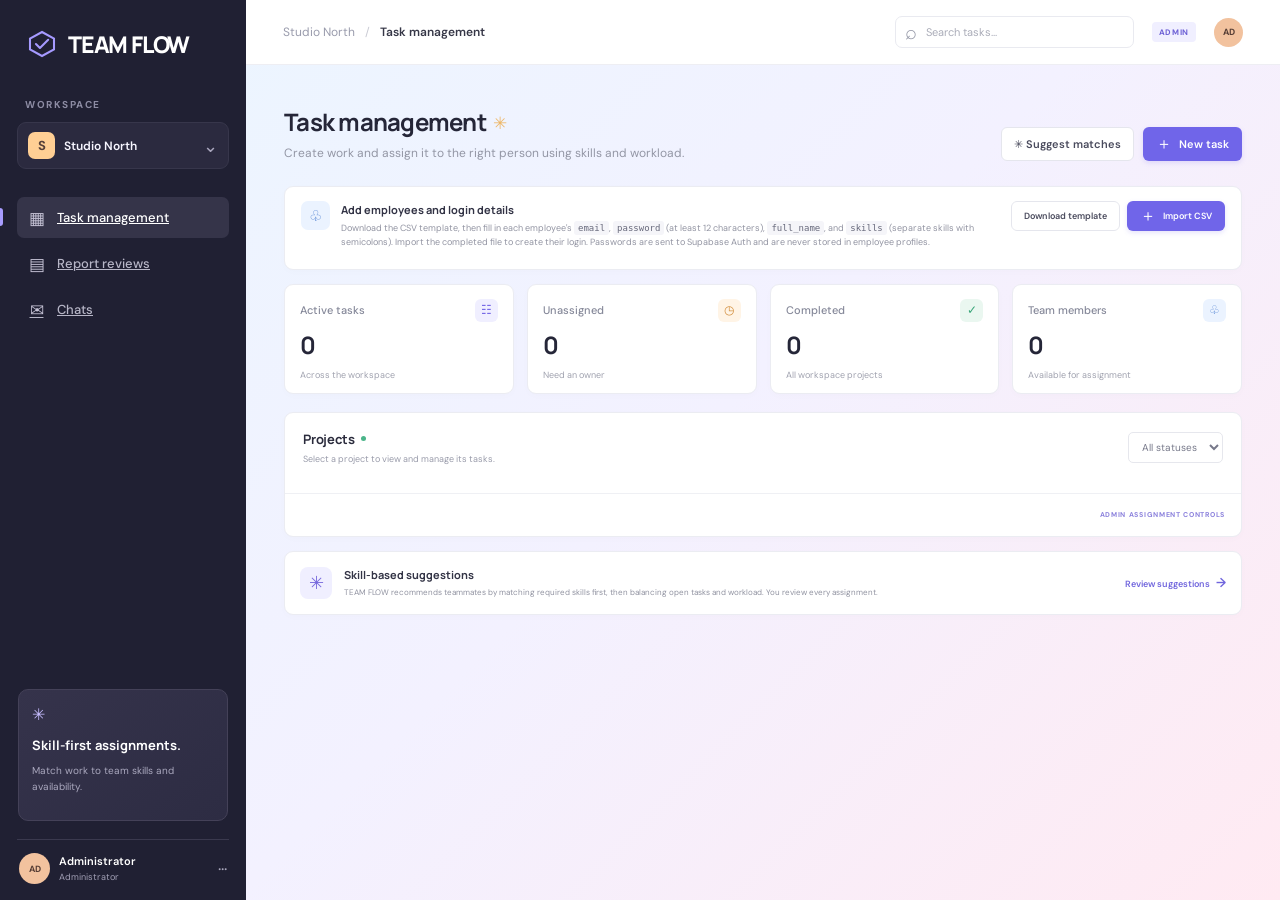
==== commit 1538cbaa: "Add profile account menu" ====
--- a/admin.html
+++ b/admin.html
@@ -20,10 +20,10 @@
       <div class="workspace-label">WORKSPACE</div>
       <div class="workspace-picker"><span class="workspace-icon">S</span><span class="workspace-name">Studio North</span><span class="chevron">⌄</span></div>
       <nav class="nav-menu" aria-label="Admin navigation"><a class="nav-link active" data-admin-view="tasks" href="#tasks"><span class="nav-icon">▦</span>Task management</a><a class="nav-link" data-admin-view="reports" href="#reports"><span class="nav-icon">▤</span>Report reviews<span class="nav-count hidden" id="pendingReportCount">0</span></a><a class="nav-link" data-admin-view="messages" href="#messages"><span class="nav-icon">✉</span>Chats</a></nav>
-      <div class="sidebar-bottom"><div class="upgrade-card"><div class="upgrade-spark">✳</div><strong>Skill-first assignments.</strong><p>Match work to team skills and availability.</p></div><button class="profile-button" id="logoutButton"><span class="avatar avatar-me" id="adminInitials">AD</span><span class="profile-copy"><strong id="adminName">Administrator</strong><small>Administrator · Sign out</small></span><span class="profile-more">↗</span></button></div>
+      <div class="sidebar-bottom"><div class="upgrade-card"><div class="upgrade-spark">✳</div><strong>Skill-first assignments.</strong><p>Match work to team skills and availability.</p></div><div class="account-control account-control-sidebar"><button class="profile-button" type="button" data-account-menu-toggle aria-expanded="false"><span class="avatar avatar-me" id="adminInitials">AD</span><span class="profile-copy"><strong id="adminName">Administrator</strong><small>Administrator</small></span><span class="profile-more">···</span></button><div class="account-dropdown" data-account-menu hidden><strong data-account-name>Administrator</strong><span class="account-role">Administrator account</span><div class="account-login"><span>Login ID</span><strong data-account-email></strong></div><button type="button" class="account-logout" data-account-logout>Log out</button></div></div></div>
     </aside>
     <main class="main-area">
-      <header class="topbar"><div class="breadcrumb"><span>Studio North</span><span class="breadcrumb-slash">/</span><strong id="adminBreadcrumb">Task management</strong></div><div class="topbar-actions"><label class="search-box"><span aria-hidden="true">⌕</span><input id="adminSearch" type="search" placeholder="Search tasks..." aria-label="Search tasks and messages" /></label><span class="admin-badge">ADMIN</span></div></header>
+      <header class="topbar"><div class="breadcrumb"><span>Studio North</span><span class="breadcrumb-slash">/</span><strong id="adminBreadcrumb">Task management</strong></div><div class="topbar-actions"><label class="search-box"><span aria-hidden="true">⌕</span><input id="adminSearch" type="search" placeholder="Search tasks..." aria-label="Search tasks and messages" /></label><span class="admin-badge">ADMIN</span><div class="account-control account-control-top"><button class="avatar avatar-me top-avatar account-avatar-button" id="adminTopAvatar" type="button" data-account-menu-toggle aria-label="Open account menu" aria-expanded="false">AD</button><div class="account-dropdown" data-account-menu hidden><strong data-account-name>Administrator</strong><span class="account-role">Administrator account</span><div class="account-login"><span>Login ID</span><strong data-account-email></strong></div><button type="button" class="account-logout" data-account-logout>Log out</button></div></div></div></header>
       <div class="page-content">
         <div id="taskManagementView">
         <section class="page-heading"><div><div class="eyebrow" id="adminDate"></div><h1>Task management <span class="wave">✳</span></h1><p class="heading-subtitle">Create work and assign it to the right person using skills and workload.</p></div><div class="heading-actions"><button class="button button-outline" id="smartAssignButton">✳ Suggest matches</button><button class="button button-primary" id="newTaskButton"><span>＋</span> New task</button></div></section>
--- a/styles.css
+++ b/styles.css
@@ -12,6 +12,21 @@
 .employeeTasksView .primary-grid,#employeeTasksView .primary-grid{grid-template-columns:minmax(0,2.55fr) minmax(270px,.72fr);gap:18px}.employeeTasksView .tasks-panel,#employeeTasksView .tasks-panel{box-shadow:0 5px 20px #22223a0b}.employeeTasksView .panel-heading h2,#employeeTasksView .panel-heading h2{font-size:16px;color:#202233}.employeeTasksView .panel-heading p,#employeeTasksView .panel-heading p{font-size:11px;color:#55596a}.employeeTasksView .updated-text,#employeeTasksView .updated-text{font-size:10px;color:#545869}.employeeTasksView .filter-button,#employeeTasksView .filter-button{font-size:10px;color:#45495a}.employeeTasksView .filter-button.selected,#employeeTasksView .filter-button.selected{color:#5147c5}.employeeTasksView .task-table th,#employeeTasksView .task-table th{font-size:9px;color:#515568;height:38px}.employeeTasksView .task-table td,#employeeTasksView .task-table td{font-size:11px;color:#343849;height:58px}.employeeTasksView .task-name,#employeeTasksView .task-name{font-size:12px;color:#24283a}.employeeTasksView .task-project,#employeeTasksView .task-project{font-size:10px;color:#55596a}.employeeTasksView .assignee-name,#employeeTasksView .assignee-name,.employeeTasksView .due-cell,#employeeTasksView .due-cell{font-size:10px;color:#3e4354}.employeeTasksView .priority,#employeeTasksView .priority{font-size:10px}.employeeTasksView .status-pill,#employeeTasksView .status-pill{font-size:9px}.employeeTasksView .table-footer,#employeeTasksView .table-footer{font-size:10px;color:#55596a}.interactive-stat-card{cursor:pointer;transition:transform .15s,border-color .15s,box-shadow .15s}.interactive-stat-card:hover,.interactive-stat-card:focus-visible{transform:translateY(-2px);border-color:#c5bfff;box-shadow:0 6px 18px #312b6e14;outline:none}.interactive-stat-card:active{transform:scale(.99)}.interactive-stat-card .stat-top{color:#45495a}.interactive-stat-card .stat-foot{color:#515568}.member-workload{width:100%;border:0;border-radius:7px;background:transparent;text-align:left;padding:5px;grid-template-columns:27px minmax(0,1fr) auto;cursor:pointer;transition:background .15s,box-shadow .15s}.member-workload:hover,.workload-member-wrap.expanded .member-workload,.member-workload:focus-visible{background:#f5f4ff;box-shadow:0 0 0 1px #e8e5ff;outline:none}.member-info{min-width:0}.member-name{font-size:10px;color:#303447}.member-load,.workload-number{font-size:9px;color:#42475a}.load-track{height:5px}.workload-task-details{list-style:none;margin:0 3px 4px 37px;padding:2px 0 6px;display:grid;gap:5px}.workload-task-details li{display:flex;justify-content:space-between;align-items:flex-start;gap:8px;color:#343849;font-size:9px;line-height:1.4}.workload-task-details li span{overflow-wrap:anywhere}.workload-task-details li small{flex:0 0 auto;color:#55596a;font-size:8px}.workload-more-button{font-size:9px;color:#5147c5;letter-spacing:0}.activity-copy{font-size:9px;color:#45495a}.activity-copy strong{color:#24283a}.activity-copy small{font-size:8px;color:#55596a}.activity-link{font-size:10px}
 @media(max-width:850px){#employeeTasksView .primary-grid{grid-template-columns:minmax(0,1.7fr) minmax(230px,1fr)}}@media(max-width:650px){#employeeTasksView .primary-grid{grid-template-columns:minmax(0,1fr)}#employeeTasksView .right-column{grid-template-columns:1fr 1fr}}@media(max-width:500px){#employeeTasksView .right-column{grid-template-columns:1fr}}
 .admin-project-list{display:grid;gap:11px;padding:0 16px 14px}
+.account-control{position:relative}
+.account-control-top{display:flex;align-items:center}
+.account-avatar-button{padding:0;border:0;cursor:pointer}
+.account-avatar-button:hover,.account-avatar-button:focus-visible{outline:2px solid #a69aff;outline-offset:2px}
+.account-dropdown{position:absolute;z-index:20;width:min(270px,calc(100vw - 28px));padding:15px;background:#fff;color:#252638;border:1px solid #e7e7ef;border-radius:10px;box-shadow:0 12px 30px #20203324;display:grid;gap:6px}
+.account-dropdown[hidden]{display:none}
+.account-control-top .account-dropdown{top:calc(100% + 10px);right:0}
+.account-control-sidebar .account-dropdown{bottom:calc(100% + 9px);left:0}
+.account-dropdown>strong{font:700 14px Manrope,sans-serif;overflow-wrap:anywhere}
+.account-role{font-size:10px;color:#717588}
+.account-login{display:grid;gap:3px;padding:10px 0;margin-top:4px;border-top:1px solid #ececf2}
+.account-login>span{font-size:9px;color:#85899a}
+.account-login>strong{font-size:11px;color:#303447;overflow-wrap:anywhere}
+.account-logout{width:100%;padding:9px 10px;text-align:left;border:0;border-radius:6px;background:#f5f4ff;color:#5549c7;font-size:11px;font-weight:700}
+.account-logout:hover,.account-logout:focus-visible{background:#ebe9ff;outline:2px solid #c6c0ff}
 .admin-project-card{overflow:hidden;border:1px solid #e1ebf6;border-radius:10px;background:linear-gradient(112deg,#fff 0%,#f8fcff 48%,#eaf5ff 100%);box-shadow:0 2px 8px #263d5a0a;transition:box-shadow .18s ease,transform .18s ease,border-color .18s ease}
 .admin-project-card:hover{border-color:#c7dff4;box-shadow:0 5px 16px #263d5a16;transform:translateY(-1px)}
 .admin-project-card.expanded{border-color:#c7dff4}
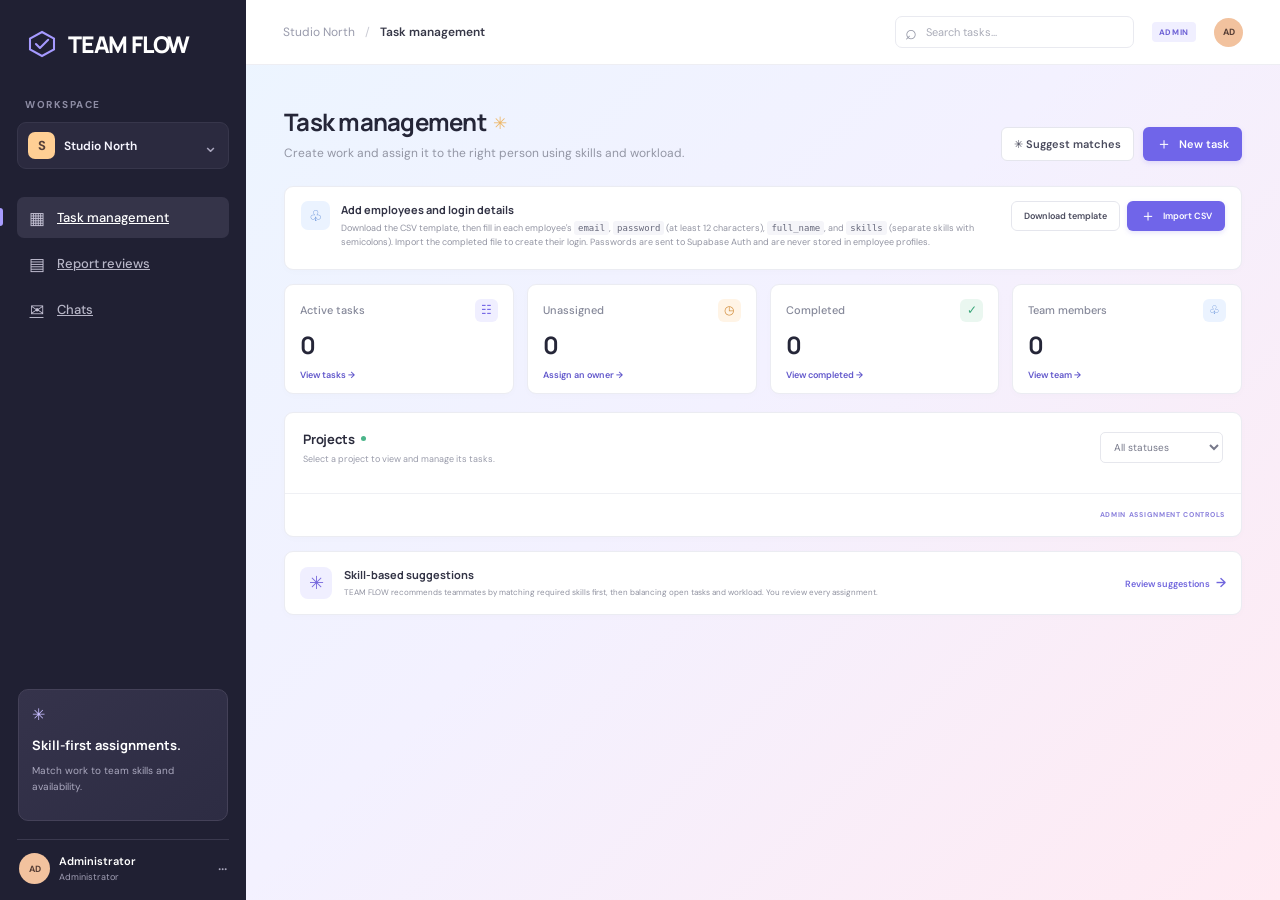
==== commit d1374fe3: "Make admin dashboard cards interactive Co-authored-by: Copilot <223556219+Copilot@users.noreply.gith" ====
--- a/admin.html
+++ b/admin.html
@@ -34,13 +34,13 @@
         </section>
         <section class="panel import-results hidden" id="importResults" aria-live="polite"><h2>Import results</h2><div id="importResultsList"></div></section>
         <section class="stats-grid admin-stats" aria-label="Task overview">
-          <article class="stat-card"><div class="stat-top"><span>Active tasks</span><span class="stat-icon icon-violet">☷</span></div><div class="stat-value" id="activeCount">0</div><div class="stat-foot"><span>Across the workspace</span></div></article>
-          <article class="stat-card"><div class="stat-top"><span>Unassigned</span><span class="stat-icon icon-amber">◷</span></div><div class="stat-value" id="unassignedCount">0</div><div class="stat-foot"><span>Need an owner</span></div></article>
-          <article class="stat-card"><div class="stat-top"><span>Completed</span><span class="stat-icon icon-green">✓</span></div><div class="stat-value" id="completedCount">0</div><div class="stat-foot"><span>All workspace projects</span></div></article>
-          <article class="stat-card"><div class="stat-top"><span>Team members</span><span class="stat-icon icon-blue">♧</span></div><div class="stat-value" id="teamCount">0</div><div class="stat-foot"><span>Available for assignment</span></div></article>
+          <article class="stat-card admin-stat-card" data-admin-card="active" role="button" tabindex="0" aria-label="View active tasks"><div class="stat-top"><span>Active tasks</span><span class="stat-icon icon-violet">☷</span></div><div class="stat-value" id="activeCount">0</div><div class="stat-foot"><span>View tasks →</span></div></article>
+          <article class="stat-card admin-stat-card" data-admin-card="unassigned" role="button" tabindex="0" aria-label="View unassigned tasks"><div class="stat-top"><span>Unassigned</span><span class="stat-icon icon-amber">◷</span></div><div class="stat-value" id="unassignedCount">0</div><div class="stat-foot"><span>Assign an owner →</span></div></article>
+          <article class="stat-card admin-stat-card" data-admin-card="completed" role="button" tabindex="0" aria-label="View completed tasks"><div class="stat-top"><span>Completed</span><span class="stat-icon icon-green">✓</span></div><div class="stat-value" id="completedCount">0</div><div class="stat-foot"><span>View completed →</span></div></article>
+          <article class="stat-card admin-stat-card" data-admin-card="team" role="button" tabindex="0" aria-label="View team members"><div class="stat-top"><span>Team members</span><span class="stat-icon icon-blue">♧</span></div><div class="stat-value" id="teamCount">0</div><div class="stat-foot"><span>View team →</span></div></article>
         </section>
-        <section class="panel admin-task-panel">
-          <div class="panel-heading"><div><div class="panel-title-line"><h2>Projects</h2><span class="live-indicator"></span></div><p>Select a project to view and manage its tasks.</p></div><select id="adminStatusFilter" class="admin-filter" aria-label="Filter tasks by status"><option value="all">All statuses</option><option value="To do">To do</option><option value="In progress">In progress</option><option value="In review">In review</option><option value="Completed">Completed</option></select></div>
+        <section class="panel admin-task-panel" id="adminTaskPanel">
+          <div class="panel-heading"><div><div class="panel-title-line"><h2>Projects</h2><span class="live-indicator"></span></div><p>Select a project to view and manage its tasks.</p></div><select id="adminStatusFilter" class="admin-filter" aria-label="Filter tasks by status"><option value="all">All statuses</option><option value="active">Active tasks</option><option value="unassigned">Unassigned tasks</option><option value="To do">To do</option><option value="In progress">In progress</option><option value="In review">In review</option><option value="Completed">Completed</option></select></div>
           <div class="admin-project-list" id="adminTaskRows"></div>
           <div class="empty-state hidden" id="adminEmpty">No tasks match your search.</div>
           <div class="table-footer"><span id="adminTaskSummary"></span><span class="admin-access-label">ADMIN ASSIGNMENT CONTROLS</span></div>
@@ -79,5 +79,6 @@
       <div class="modal-actions"><button type="button" class="button button-outline" data-close>Cancel</button><button type="submit" class="button button-primary">Create task <span>→</span></button></div>
     </form></dialog>
     <dialog class="modal" id="adminMatchModal"><div class="modal-content"><div class="modal-heading"><div><span class="modal-kicker">TEAM FLOW INTELLIGENCE</span><h2>Suggested task owners</h2><p>Recommendations balance skill fit and current workload.</p></div><button type="button" class="modal-close" data-close aria-label="Close">×</button></div><div class="suggestion-list" id="adminSuggestionList"></div><div class="modal-actions"><button type="button" class="button button-outline" data-close>Cancel</button><button type="button" class="button button-primary" id="applyAdminMatches">Assign selected <span>→</span></button></div></div></dialog>
+    <dialog class="modal" id="teamMembersModal"><div class="modal-content"><div class="modal-heading"><div><span class="modal-kicker">WORKSPACE DIRECTORY</span><h2>Team members</h2><p>Workspace accounts available for task assignments and chats.</p></div><button type="button" class="modal-close" data-close aria-label="Close">×</button></div><div class="team-member-directory" id="teamMemberDirectory"></div><div class="modal-actions"><button type="button" class="button button-primary" data-close>Done</button></div></div></dialog>
   </body>
 </html>
--- a/styles.css
+++ b/styles.css
@@ -12,6 +12,16 @@
 .employeeTasksView .primary-grid,#employeeTasksView .primary-grid{grid-template-columns:minmax(0,2.55fr) minmax(270px,.72fr);gap:18px}.employeeTasksView .tasks-panel,#employeeTasksView .tasks-panel{box-shadow:0 5px 20px #22223a0b}.employeeTasksView .panel-heading h2,#employeeTasksView .panel-heading h2{font-size:16px;color:#202233}.employeeTasksView .panel-heading p,#employeeTasksView .panel-heading p{font-size:11px;color:#55596a}.employeeTasksView .updated-text,#employeeTasksView .updated-text{font-size:10px;color:#545869}.employeeTasksView .filter-button,#employeeTasksView .filter-button{font-size:10px;color:#45495a}.employeeTasksView .filter-button.selected,#employeeTasksView .filter-button.selected{color:#5147c5}.employeeTasksView .task-table th,#employeeTasksView .task-table th{font-size:9px;color:#515568;height:38px}.employeeTasksView .task-table td,#employeeTasksView .task-table td{font-size:11px;color:#343849;height:58px}.employeeTasksView .task-name,#employeeTasksView .task-name{font-size:12px;color:#24283a}.employeeTasksView .task-project,#employeeTasksView .task-project{font-size:10px;color:#55596a}.employeeTasksView .assignee-name,#employeeTasksView .assignee-name,.employeeTasksView .due-cell,#employeeTasksView .due-cell{font-size:10px;color:#3e4354}.employeeTasksView .priority,#employeeTasksView .priority{font-size:10px}.employeeTasksView .status-pill,#employeeTasksView .status-pill{font-size:9px}.employeeTasksView .table-footer,#employeeTasksView .table-footer{font-size:10px;color:#55596a}.interactive-stat-card{cursor:pointer;transition:transform .15s,border-color .15s,box-shadow .15s}.interactive-stat-card:hover,.interactive-stat-card:focus-visible{transform:translateY(-2px);border-color:#c5bfff;box-shadow:0 6px 18px #312b6e14;outline:none}.interactive-stat-card:active{transform:scale(.99)}.interactive-stat-card .stat-top{color:#45495a}.interactive-stat-card .stat-foot{color:#515568}.member-workload{width:100%;border:0;border-radius:7px;background:transparent;text-align:left;padding:5px;grid-template-columns:27px minmax(0,1fr) auto;cursor:pointer;transition:background .15s,box-shadow .15s}.member-workload:hover,.workload-member-wrap.expanded .member-workload,.member-workload:focus-visible{background:#f5f4ff;box-shadow:0 0 0 1px #e8e5ff;outline:none}.member-info{min-width:0}.member-name{font-size:10px;color:#303447}.member-load,.workload-number{font-size:9px;color:#42475a}.load-track{height:5px}.workload-task-details{list-style:none;margin:0 3px 4px 37px;padding:2px 0 6px;display:grid;gap:5px}.workload-task-details li{display:flex;justify-content:space-between;align-items:flex-start;gap:8px;color:#343849;font-size:9px;line-height:1.4}.workload-task-details li span{overflow-wrap:anywhere}.workload-task-details li small{flex:0 0 auto;color:#55596a;font-size:8px}.workload-more-button{font-size:9px;color:#5147c5;letter-spacing:0}.activity-copy{font-size:9px;color:#45495a}.activity-copy strong{color:#24283a}.activity-copy small{font-size:8px;color:#55596a}.activity-link{font-size:10px}
 @media(max-width:850px){#employeeTasksView .primary-grid{grid-template-columns:minmax(0,1.7fr) minmax(230px,1fr)}}@media(max-width:650px){#employeeTasksView .primary-grid{grid-template-columns:minmax(0,1fr)}#employeeTasksView .right-column{grid-template-columns:1fr 1fr}}@media(max-width:500px){#employeeTasksView .right-column{grid-template-columns:1fr}}
 .admin-project-list{display:grid;gap:11px;padding:0 16px 14px}
+.admin-stat-card{cursor:pointer;transition:transform .16s ease,border-color .16s ease,box-shadow .16s ease}
+.admin-stat-card:hover,.admin-stat-card:focus-visible{transform:translateY(-3px);border-color:#c7c1ff;box-shadow:0 8px 20px #312b6e18;outline:none}
+.admin-stat-card:active{transform:translateY(-1px) scale(.99)}
+.admin-stat-card .stat-foot{color:#6157cb;font-weight:600}
+.admin-stat-card:hover .stat-foot,.admin-stat-card:focus-visible .stat-foot{color:#4035b0}
+.team-member-directory{display:grid;gap:8px;max-height:min(55vh,430px);overflow:auto}
+.team-directory-member{display:flex;align-items:center;gap:11px;padding:10px;border:1px solid #ececf2;border-radius:8px;background:#fbfbfe}
+.team-directory-copy{display:grid;gap:3px;min-width:0}
+.team-directory-copy strong{font-size:12px;color:#303447}
+.team-directory-copy small{font-size:10px;color:#6b7082;overflow-wrap:anywhere}
 .account-control{position:relative}
 .account-control-top{display:flex;align-items:center}
 .account-avatar-button{padding:0;border:0;cursor:pointer}
